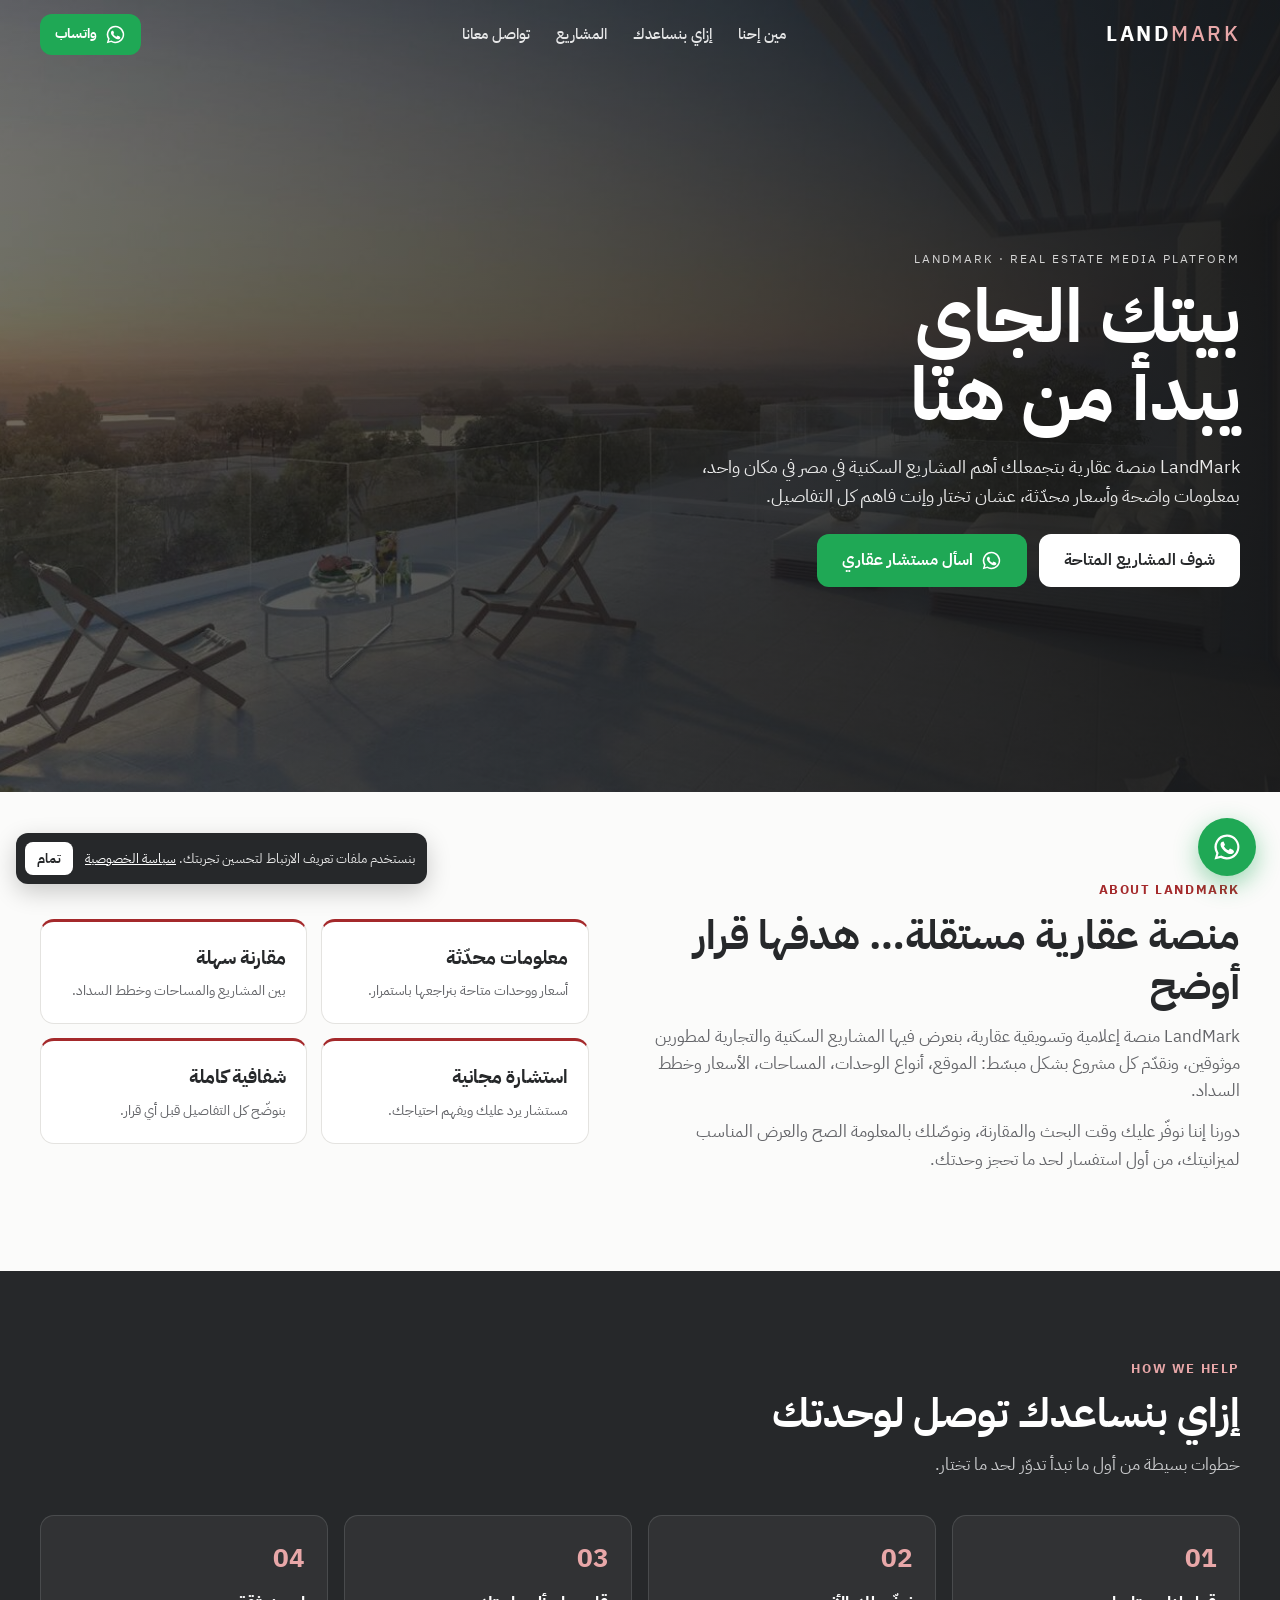
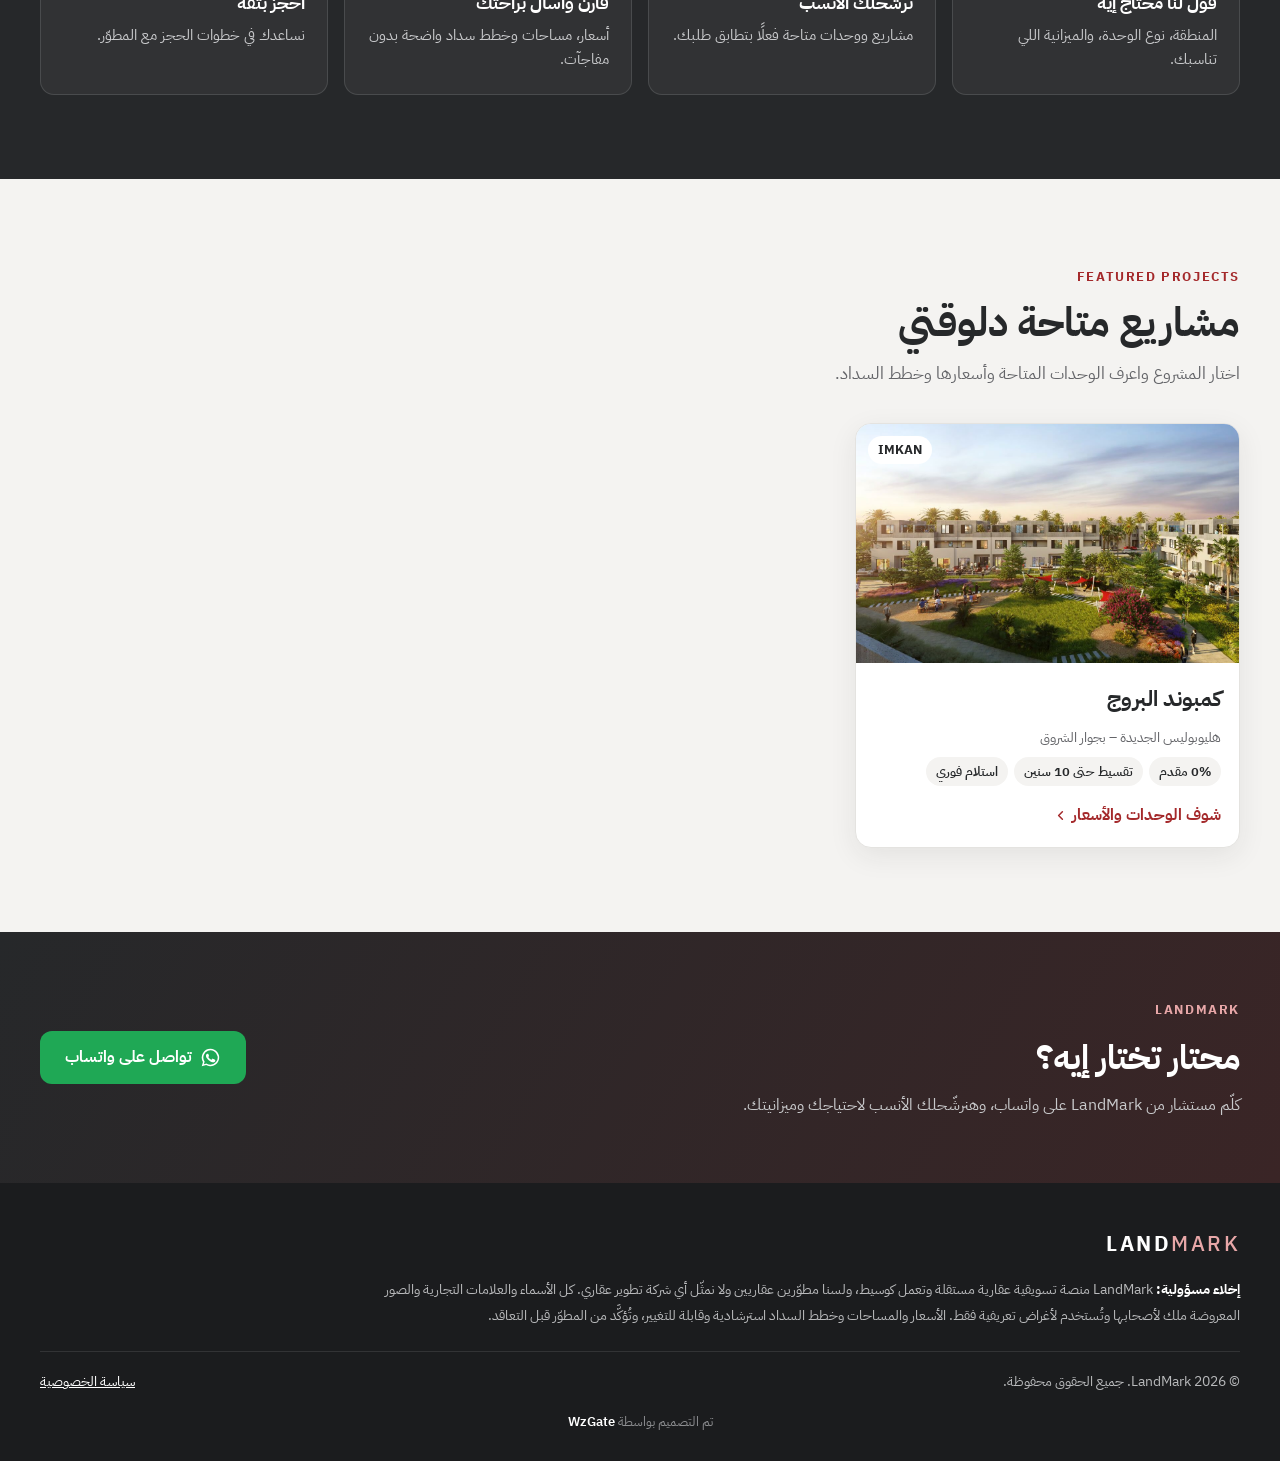
==== index.html @ 111b0458 "LandMark site: home, Al Burouj landing page, thank-you, privacy policy, Resend lead API Co-Authored-" ====
<!DOCTYPE html>
<html lang="ar" dir="rtl">
<head>
  <meta charset="UTF-8">
  <meta name="viewport" content="width=device-width, initial-scale=1">
  <title>LandMark | منصة عقارية لاختيار وحدتك في أفضل مشاريع مصر</title>
  <meta name="description" content="LandMark منصة إعلامية وتسويقية عقارية مستقلة، بتعرض لك المشاريع السكنية لكبار المطورين في مصر بمعلومات واضحة ومحدّثة، وتساعدك تختار الوحدة وخطة السداد المناسبة.">
  <meta name="theme-color" content="#26282A">
  <link rel="preconnect" href="https://fonts.googleapis.com">
  <link rel="preconnect" href="https://fonts.gstatic.com" crossorigin>
  <link href="https://fonts.googleapis.com/css2?family=IBM+Plex+Sans+Arabic:wght@400;500;600;700&display=swap" rel="stylesheet">
  <link rel="stylesheet" href="assets/css/style.css">
</head>
<body>

  <header class="site-header" id="top">
    <div class="container site-header__inner">
      <a href="index.html" class="logo" aria-label="LandMark">LAND<span>MARK</span></a>
      <nav class="site-nav" aria-label="أقسام الصفحة">
        <a href="#about">مين إحنا</a>
        <a href="#how">إزاي بنساعدك</a>
        <a href="#projects">المشاريع</a>
        <a href="#contact">تواصل معانا</a>
      </nav>
      <a class="btn btn--wa btn--sm" data-wa data-conv="whatsapp" href="#" target="_blank" rel="noopener">
        <svg viewBox="0 0 24 24" aria-hidden="true"><use href="#i-wa"/></svg><span>واتساب</span>
      </a>
    </div>
  </header>

  <main>
    <!-- ===== HERO ===== -->
    <section class="home-hero">
      <img class="hero__bg" src="assets/img/gallery/alburouj-17.jpg" alt="" aria-hidden="true">
      <div class="container hero__content">
        <span class="hero__eyebrow">LANDMARK · REAL ESTATE MEDIA PLATFORM</span>
        <h1 class="hero__title">بيتك الجاي<br>يبدأ من هنا</h1>
        <p class="hero__lead" style="margin-top:18px">LandMark منصة عقارية بتجمعلك أهم المشاريع السكنية في مصر في مكان واحد، بمعلومات واضحة وأسعار محدّثة، عشان تختار وإنت فاهم كل التفاصيل.</p>
        <div class="hero__ctas">
          <a class="btn btn--light btn--lg" href="#projects">شوف المشاريع المتاحة</a>
          <a class="btn btn--wa btn--lg" data-wa data-conv="whatsapp" href="#" target="_blank" rel="noopener">
            <svg viewBox="0 0 24 24" aria-hidden="true"><use href="#i-wa"/></svg>اسأل مستشار عقاري
          </a>
        </div>
      </div>
    </section>

    <!-- ===== ABOUT ===== -->
    <section class="section" id="about">
      <div class="container about__grid">
        <div class="about__text">
          <span class="section__eyebrow">ABOUT LANDMARK</span>
          <h2 class="section__title">منصة عقارية مستقلة… هدفها قرار أوضح</h2>
          <p>LandMark منصة إعلامية وتسويقية عقارية، بنعرض فيها المشاريع السكنية والتجارية لمطورين موثوقين، ونقدّم كل مشروع بشكل مبسّط: الموقع، أنواع الوحدات، المساحات، الأسعار وخطط السداد.</p>
          <p>دورنا إننا نوفّر عليك وقت البحث والمقارنة، ونوصّلك بالمعلومة الصح والعرض المناسب لميزانيتك، من أول استفسار لحد ما تحجز وحدتك.</p>
        </div>
        <div class="about__stats">
          <div class="about__stat"><b>معلومات محدّثة</b><span>أسعار ووحدات متاحة بنراجعها باستمرار.</span></div>
          <div class="about__stat"><b>مقارنة سهلة</b><span>بين المشاريع والمساحات وخطط السداد.</span></div>
          <div class="about__stat"><b>استشارة مجانية</b><span>مستشار يرد عليك ويفهم احتياجك.</span></div>
          <div class="about__stat"><b>شفافية كاملة</b><span>بنوضّح كل التفاصيل قبل أي قرار.</span></div>
        </div>
      </div>
    </section>

    <!-- ===== HOW ===== -->
    <section class="section section--dark" id="how">
      <div class="container">
        <span class="section__eyebrow">HOW WE HELP</span>
        <h2 class="section__title">إزاي بنساعدك توصل لوحدتك</h2>
        <p class="section__lead">خطوات بسيطة من أول ما تبدأ تدوّر لحد ما تختار.</p>
        <div class="steps">
          <article class="step"><h3>قول لنا محتاج إيه</h3><p>المنطقة، نوع الوحدة، والميزانية اللي تناسبك.</p></article>
          <article class="step"><h3>نرشّحلك الأنسب</h3><p>مشاريع ووحدات متاحة فعلًا بتطابق طلبك.</p></article>
          <article class="step"><h3>قارن واسأل براحتك</h3><p>أسعار، مساحات وخطط سداد واضحة بدون مفاجآت.</p></article>
          <article class="step"><h3>احجز بثقة</h3><p>نساعدك في خطوات الحجز مع المطوّر.</p></article>
        </div>
      </div>
    </section>

    <!-- ===== PROJECTS ===== -->
    <section class="section section--soft" id="projects">
      <div class="container">
        <span class="section__eyebrow">FEATURED PROJECTS</span>
        <h2 class="section__title">مشاريع متاحة دلوقتي</h2>
        <p class="section__lead">اختار المشروع واعرف الوحدات المتاحة وأسعارها وخطط السداد.</p>
        <div class="projects__grid">
          <a class="project-card" href="alburouj.html">
            <div class="project-card__media">
              <img src="assets/img/gallery/alburouj-05.jpg" alt="كمبوند البروج" loading="lazy">
              <span class="project-card__dev">IMKAN</span>
            </div>
            <div class="project-card__body">
              <h3>كمبوند البروج</h3>
              <span class="project-card__loc">هليوبوليس الجديدة – بجوار الشروق</span>
              <div class="project-card__tags"><span>0% مقدم</span><span>تقسيط حتى 10 سنين</span><span>استلام فوري</span></div>
              <span class="project-card__more">شوف الوحدات والأسعار
                <svg class="d-label__arrow" viewBox="0 0 24 24" aria-hidden="true"><path d="M15 6l-6 6 6 6"/></svg>
              </span>
            </div>
          </a>
        </div>
      </div>
    </section>

    <!-- ===== CTA ===== -->
    <section class="cta-band" id="contact">
      <div class="container cta-band__inner">
        <div>
          <span class="section__eyebrow">LANDMARK</span>
          <h2>محتار تختار إيه؟</h2>
          <p>كلّم مستشار من LandMark على واتساب، وهنرشّحلك الأنسب لاحتياجك وميزانيتك.</p>
        </div>
        <div class="cta-band__actions">
          <a class="btn btn--wa btn--lg" data-wa data-conv="whatsapp" href="#" target="_blank" rel="noopener">
            <svg viewBox="0 0 24 24" aria-hidden="true"><use href="#i-wa"/></svg>تواصل على واتساب
          </a>
        </div>
      </div>
    </section>
  </main>

  <footer class="site-footer">
    <div class="container">
      <a href="index.html" class="logo logo--footer" aria-label="LandMark">LAND<span>MARK</span></a>
      <p class="site-footer__disclaimer">
        <b>إخلاء مسؤولية:</b> LandMark منصة تسويقية عقارية مستقلة وتعمل كوسيط، ولسنا مطوّرين عقاريين ولا نمثّل أي شركة تطوير عقاري.
        كل الأسماء والعلامات التجارية والصور المعروضة ملك لأصحابها وتُستخدم لأغراض تعريفية فقط.
        الأسعار والمساحات وخطط السداد استرشادية وقابلة للتغيير، وتُؤكَّد من المطوّر قبل التعاقد.
      </p>
      <div class="site-footer__bottom">
        <span>© <span id="year"></span> LandMark. جميع الحقوق محفوظة.</span>
        <a href="privacy-policy.html">سياسة الخصوصية</a>
        <span class="credit">تم التصميم بواسطة <a href="https://www.wzgate.com" target="_blank" rel="noopener">WzGate</a></span>
      </div>
    </div>
  </footer>

  <div class="mbar" style="grid-template-columns:1fr">
    <a class="btn btn--wa" data-wa data-conv="whatsapp" href="#" target="_blank" rel="noopener">
      <svg viewBox="0 0 24 24" aria-hidden="true"><use href="#i-wa"/></svg>تواصل على واتساب
    </a>
  </div>
  <a class="wa-float" data-wa data-conv="whatsapp" href="#" target="_blank" rel="noopener" aria-label="تواصل واتساب">
    <svg viewBox="0 0 24 24" aria-hidden="true"><use href="#i-wa"/></svg>
  </a>

  <div class="cookie" id="cookie" hidden>
    <span>بنستخدم ملفات تعريف الارتباط لتحسين تجربتك. <a href="privacy-policy.html">سياسة الخصوصية</a></span>
    <button type="button" class="cookie__ok" data-cookie-ok>تمام</button>
  </div>

  <svg width="0" height="0" style="position:absolute" aria-hidden="true">
    <symbol id="i-wa" viewBox="0 0 24 24"><path fill="currentColor" d="M12 2a10 10 0 0 0-8.6 15.1L2 22l5-1.3A10 10 0 1 0 12 2Zm0 18.2a8.2 8.2 0 0 1-4.2-1.2l-.3-.2-3 .8.8-2.9-.2-.3A8.2 8.2 0 1 1 12 20.2Zm4.5-6.1c-.2-.1-1.5-.7-1.7-.8s-.4-.1-.6.1-.6.8-.8 1-.3.2-.5.1a6.7 6.7 0 0 1-3.3-2.9c-.2-.4.2-.4.7-1.3a.5.5 0 0 0 0-.4l-.8-1.8c-.2-.5-.4-.4-.6-.4h-.5a1 1 0 0 0-.7.3 3 3 0 0 0-.9 2.2 5.2 5.2 0 0 0 1.1 2.7 11.8 11.8 0 0 0 4.5 4c1.7.7 2.3.8 3.2.6a2.7 2.7 0 0 0 1.8-1.2 2.2 2.2 0 0 0 .1-1.2c0-.1-.2-.2-.5-.3Z"/></symbol>
  </svg>

  <script src="assets/js/data.js"></script>
  <script src="assets/js/main.js"></script>
</body>
</html>
---- assets/css/style.css ----
/* =========================================================
   Al Burouj — styles  (identity: IMKAN — charcoal / red / grey)
   ========================================================= */
:root {
  --ink: #26282a;
  --ink-2: #1b1c1e;
  --muted: #646569;
  --line: #e4e3e0;
  --soft: #f4f3f1;
  --bg: #fbfbfa;
  --card: #ffffff;
  --accent: #a4292b;
  --accent-dark: #86201f;
  --wa: #1fa855;
  --wa-dark: #188e47;
  --radius: 16px;
  --shadow: 0 8px 28px rgba(38, 40, 42, 0.08);
  --font: "IBM Plex Sans Arabic", "Tajawal", system-ui, sans-serif;
  --header-h: 68px;
}

*, *::before, *::after { box-sizing: border-box; }
html { scroll-behavior: smooth; scroll-padding-top: var(--header-h); }
body { margin: 0; font-family: var(--font); color: var(--ink); background: var(--bg); line-height: 1.65; -webkit-font-smoothing: antialiased; }
body.no-scroll { overflow: hidden; }
img { max-width: 100%; display: block; }
a { color: inherit; }
button { font: inherit; }
[hidden] { display: none !important; }
.container { width: min(1200px, 100% - 32px); margin-inline: auto; }

/* ---------- typography / sections ---------- */
.section { padding: 84px 0; }
.section--soft { background: var(--soft); }
.section--dark { background: var(--ink); color: #fff; }
.section__eyebrow { display: inline-block; color: var(--accent); font-weight: 700; font-size: 12.5px; letter-spacing: 1.6px; margin-bottom: 10px; direction: ltr; }
.section--dark .section__eyebrow { color: #e8a7a8; }
.section__title { font-size: clamp(27px, 4vw, 40px); line-height: 1.25; margin: 0 0 12px; }
.section__lead { color: var(--muted); margin: 0 0 36px; max-width: 660px; font-size: 16.5px; }
.section--dark .section__lead { color: #c9cacc; }

/* ---------- buttons ---------- */
.btn {
  display: inline-flex; align-items: center; justify-content: center; gap: 8px;
  font-weight: 700; font-size: 15px; line-height: 1.2;
  padding: 13px 20px; border-radius: 12px; border: 1px solid transparent; cursor: pointer;
  text-decoration: none; transition: transform .15s ease, background .15s ease, border-color .15s ease;
}
.btn:hover { transform: translateY(-1px); }
.btn svg { width: 21px; height: 21px; flex: 0 0 auto; }
.btn--sm { padding: 9px 14px; font-size: 14px; }
.btn--lg { padding: 15px 24px; font-size: 16px; }
.btn--block { width: 100%; }
.btn--wa { background: var(--wa); color: #fff; }
.btn--wa:hover { background: var(--wa-dark); }
.btn--dark { background: var(--ink); color: #fff; }
.btn--dark:hover { background: var(--ink-2); }
.btn--ghost { background: rgba(255,255,255,.08); color: #fff; border-color: rgba(255,255,255,.55); backdrop-filter: blur(4px); }
.btn--ghost:hover { background: rgba(255,255,255,.18); }
.btn--light { background: #fff; color: var(--ink); }

/* ---------- header ---------- */
.site-header { position: fixed; inset: 0 0 auto 0; z-index: 50; height: var(--header-h); transition: background .2s ease, box-shadow .2s ease; }
.site-header.is-scrolled { background: rgba(38, 40, 42, .96); box-shadow: 0 2px 16px rgba(0,0,0,.18); }
.site-header__inner { height: 100%; display: flex; align-items: center; justify-content: space-between; gap: 20px; }
.logo { color: #fff; text-decoration: none; font-weight: 700; font-size: 21px; letter-spacing: 2.5px; direction: ltr; }
.logo span { color: #e8a7a8; font-weight: 500; }
.site-nav { display: flex; gap: 26px; }
.site-nav a { color: rgba(255,255,255,.88); text-decoration: none; font-size: 15px; font-weight: 500; }
.site-nav a:hover { color: #fff; }

/* ---------- hero ---------- */
.hero { position: relative; min-height: 100svh; display: flex; align-items: flex-end; color: #fff; overflow: hidden; }
.hero__bg { position: absolute; inset: 0; width: 100%; height: 100%; object-fit: cover; }
.hero::after { content: ""; position: absolute; inset: 0; background: linear-gradient(to top, rgba(20,21,22,.88) 0%, rgba(20,21,22,.55) 45%, rgba(20,21,22,.15) 100%); }
.hero__content { position: relative; z-index: 1; padding: 140px 0 72px; max-width: 720px; margin-inline-start: max(16px, calc((100% - 1200px) / 2)); margin-inline-end: auto; width: auto; }
.hero__eyebrow { display: inline-block; font-size: 12px; letter-spacing: 2px; color: rgba(255,255,255,.8); margin-bottom: 10px; direction: ltr; }
.hero__title { font-size: clamp(42px, 7vw, 74px); line-height: 1.05; margin: 0; }
.hero__latin { display: block; font-size: 20px; letter-spacing: 8px; color: rgba(255,255,255,.75); margin: 6px 0 18px; direction: ltr; text-align: end; width: fit-content; }
.hero__lead { font-size: 17.5px; color: rgba(255,255,255,.9); margin: 0 0 24px; max-width: 600px; }
.hero__stats { display: flex; gap: 10px; flex-wrap: wrap; margin-bottom: 16px; }
.hero__stat { background: rgba(255,255,255,.12); border: 1px solid rgba(255,255,255,.25); backdrop-filter: blur(6px); border-radius: 12px; padding: 8px 16px; min-width: 104px; }
.hero__stat small { display: block; font-size: 12.5px; color: rgba(255,255,255,.75); }
.hero__stat b { font-size: 23px; line-height: 1.2; }
.hero__stat--accent { background: var(--accent); border-color: var(--accent); }
.hero__stat--accent small { color: rgba(255,255,255,.85); }
.hero__prices { margin: 0 0 24px; color: rgba(255,255,255,.85); font-size: 15px; }
.hero__prices b { color: #fff; font-size: 17px; }
.hero__ctas { display: flex; gap: 12px; flex-wrap: wrap; }

/* ---------- highlights ---------- */
.highlights { background: var(--ink); color: #fff; border-top: 1px solid rgba(255,255,255,.08); }
.highlights__grid { display: grid; grid-template-columns: repeat(5, 1fr); }
.hl { padding: 22px 16px; text-align: center; border-inline-start: 1px solid rgba(255,255,255,.1); }
.hl:first-child { border-inline-start: 0; }
.hl b { display: block; font-size: 20px; }
.hl span { font-size: 13.5px; color: #b9babc; }

/* ---------- unit cards ---------- */
.units__grid { display: grid; gap: 22px; grid-template-columns: repeat(auto-fill, minmax(300px, 1fr)); }
.unit-card { display: flex; flex-direction: column; background: var(--card); border-radius: var(--radius); overflow: hidden; box-shadow: var(--shadow); border: 1px solid var(--line); }
.unit-card__media { position: relative; aspect-ratio: 4 / 3; background: #ddd; }
.unit-card__media img { width: 100%; height: 100%; object-fit: cover; }
.unit-card__years { position: absolute; bottom: 12px; inset-inline-start: 12px; background: var(--accent); color: #fff; font-weight: 700; font-size: 14px; padding: 6px 12px; border-radius: 10px; }
.unit-card__years b { font-size: 18px; }
.unit-card__zero { position: absolute; top: 12px; inset-inline-start: 12px; background: #fff; color: var(--ink); font-weight: 700; font-size: 13px; padding: 5px 11px; border-radius: 999px; }
.unit-card__body { display: flex; flex-direction: column; gap: 14px; padding: 18px; flex: 1; }
.unit-card__body > .btn { margin-top: auto; }
.unit-card__top { display: flex; justify-content: space-between; align-items: baseline; gap: 10px; flex-wrap: wrap; }
.unit-card__title { margin: 0; font-size: 22px; line-height: 1.3; }
.unit-card__area { color: var(--muted); font-size: 14px; white-space: nowrap; }
.unit-card__price { display: flex; align-items: baseline; gap: 6px; flex-wrap: wrap; }
.unit-card__price-lbl, .unit-card__price-cur { color: var(--muted); font-size: 14px; }
.unit-card__price strong { color: var(--ink); font-size: 27px; line-height: 1.1; letter-spacing: .3px; }

/* labels */
.unit-card__labels { display: flex; flex-wrap: wrap; gap: 8px; }
.d-label { display: inline-flex; align-items: center; gap: 4px; font-size: 13.5px; font-weight: 600; cursor: pointer; padding: 7px 12px; border-radius: 999px; background: var(--soft); color: var(--ink); border: 1px solid transparent; transition: all .15s ease; }
.d-label::before { content: ""; display: inline-block; flex: 0 0 auto; width: 7px; height: 7px; border-radius: 50%; background: var(--muted); margin-inline-end: 4px; }
.d-label--ready::before { background: var(--wa); }
.d-label--y4::before { background: var(--accent); }
.d-label--room { background: #fff; border-color: var(--line); }
.d-label--room::before { display: none; }
.d-label:hover { border-color: var(--ink); background: #fff; }
.d-label__arrow { width: 15px; height: 15px; fill: none; stroke: currentColor; stroke-width: 2.4; stroke-linecap: round; stroke-linejoin: round; transition: transform .15s ease; }
.d-label:hover .d-label__arrow { transform: translateX(-3px); }
.d-label--dark { background: rgba(255,255,255,.08); color: #fff; border-color: rgba(255,255,255,.18); }
.d-label--dark::before { background: #e8a7a8; }
.d-label--dark:hover { background: rgba(255,255,255,.16); border-color: #fff; }

/* ---------- payment ---------- */
.payment__grid { display: grid; gap: 20px; grid-template-columns: repeat(3, 1fr); }
.plan { display: flex; flex-direction: column; gap: 14px; background: rgba(255,255,255,.05); border: 1px solid rgba(255,255,255,.12); border-radius: var(--radius); padding: 24px; }
.plan__tag { align-self: flex-start; background: var(--accent); color: #fff; font-weight: 700; font-size: 14px; padding: 5px 12px; border-radius: 999px; }
.plan__main { display: flex; gap: 28px; }
.plan__main small { display: block; color: #b9babc; font-size: 13.5px; }
.plan__main b { font-size: 34px; line-height: 1.15; }
.plan__units { margin: 0; color: #c9cacc; font-size: 14.5px; }
.plan__note { margin: 0; font-size: 14px; color: #e3e3e3; font-weight: 600; }
.plan__cta { margin-top: auto; align-self: flex-start; display: inline-flex; align-items: center; gap: 6px; background: none; border: 0; padding: 6px 0; color: #fff; font-weight: 700; font-size: 15px; cursor: pointer; border-bottom: 1px solid rgba(255,255,255,.4); }
.plan__cta .d-label__arrow { width: 17px; height: 17px; }
.plan__cta:hover .d-label__arrow { transform: translateX(-3px); }

.fab-banner { margin-top: 24px; display: flex; align-items: center; gap: 20px; background: #fff; color: var(--ink); border-radius: var(--radius); padding: 18px 22px; }
.fab-banner__pct { flex: 0 0 auto; background: var(--accent); color: #fff; font-weight: 700; font-size: 26px; border-radius: 12px; padding: 8px 16px; direction: ltr; }
.fab-banner__txt { flex: 1; }
.fab-banner__txt b { display: block; font-size: 18px; }
.fab-banner__txt span { color: var(--muted); font-size: 14.5px; }
.fab-banner .btn--light { background: var(--ink); color: #fff; }

/* ---------- location ---------- */
.location__grid { display: grid; grid-template-columns: 1fr 1.1fr; gap: 48px; align-items: center; }
.times { list-style: none; margin: 0; padding: 0; display: grid; grid-template-columns: 1fr 1fr; gap: 10px; }
.times li { display: grid; grid-template-columns: auto auto 1fr; align-items: baseline; gap: 6px; background: var(--card); border: 1px solid var(--line); border-radius: 12px; padding: 10px 14px; }
.times b { font-size: 24px; color: var(--accent); line-height: 1; }
.times span { font-size: 13px; color: var(--muted); }
.times em { font-style: normal; font-weight: 600; font-size: 14.5px; }
.location__map { border-radius: var(--radius); overflow: hidden; box-shadow: var(--shadow); aspect-ratio: 4 / 3.3; background: #e9e9e9; }
.location__map iframe { width: 100%; height: 100%; border: 0; }

/* ---------- amenities ---------- */
.amenities__grid { display: grid; grid-template-columns: repeat(4, 1fr); gap: 16px; }
.am { background: var(--card); border: 1px solid var(--line); border-radius: 14px; padding: 18px; border-top: 3px solid var(--accent); }
.am b { display: block; font-size: 12px; letter-spacing: 1.2px; color: var(--accent); text-transform: uppercase; direction: ltr; text-align: end; }
.am h3 { margin: 6px 0 4px; font-size: 17px; }
.am p { margin: 0; color: var(--muted); font-size: 14px; }
.masterplan { margin: 36px 0 0; background: #fff; border: 1px solid var(--line); border-radius: var(--radius); padding: 20px; }
.masterplan img { width: 100%; max-width: 860px; height: auto; margin-inline: auto; }
.masterplan figcaption { text-align: center; color: var(--muted); font-size: 14px; margin-top: 8px; }

/* ---------- gallery ---------- */
.gallery__grid { display: grid; grid-template-columns: repeat(4, 1fr); grid-auto-rows: 200px; gap: 10px; }
.gallery__item { padding: 0; border: 0; cursor: zoom-in; border-radius: 12px; overflow: hidden; background: #ddd; }
.gallery__item:first-child { grid-column: span 2; grid-row: span 2; }
.gallery__item { position: relative; }
.gallery__more { position: absolute; inset: 0; display: grid; place-items: center; background: rgba(20,21,22,.55); color: #fff; font-size: 24px; font-weight: 700; }
.gallery__item img { width: 100%; height: 100%; object-fit: cover; transition: transform .35s ease; }
.gallery__item:hover img { transform: scale(1.05); }

.lightbox { position: fixed; inset: 0; z-index: 120; background: rgba(10,10,10,.92); display: flex; align-items: center; justify-content: center; padding: 20px; }
.lightbox img { max-width: min(1200px, 100%); max-height: 86vh; border-radius: 8px; }
.lightbox__close, .lightbox__nav { position: absolute; background: rgba(255,255,255,.12); color: #fff; border: 0; cursor: pointer; border-radius: 50%; width: 46px; height: 46px; font-size: 28px; line-height: 1; }
.lightbox__close { top: 16px; inset-inline-end: 16px; }
.lightbox__nav--prev { inset-inline-start: 16px; }
.lightbox__nav--next { inset-inline-end: 16px; }

/* ---------- CTA band ---------- */
.cta-band { background: linear-gradient(120deg, var(--ink) 0%, #3a2526 100%); color: #fff; padding: 64px 0; }
.cta-band__inner { display: flex; align-items: center; justify-content: space-between; gap: 30px; flex-wrap: wrap; }
.cta-band h2 { margin: 0 0 6px; font-size: clamp(24px, 3.4vw, 34px); }
.cta-band p { margin: 0; color: #c9cacc; }
.cta-band .section__eyebrow { color: #e8a7a8; }
.cta-band__actions { display: flex; gap: 12px; flex-wrap: wrap; }

/* ---------- footer ---------- */
.site-footer { background: var(--ink-2); color: #b9babc; padding: 44px 0 28px; font-size: 14px; }
.logo--footer { display: inline-block; margin-bottom: 16px; }
.site-footer__disclaimer { margin: 0 0 22px; max-width: 900px; line-height: 1.85; }
.site-footer__disclaimer b { color: #fff; }
.site-footer__bottom { display: flex; justify-content: space-between; gap: 12px; flex-wrap: wrap; padding-top: 18px; border-top: 1px solid rgba(255,255,255,.1); }
.site-footer__bottom a { color: #fff; }

/* ---------- floating / sticky ---------- */
.wa-float { position: fixed; bottom: 24px; inset-inline-start: 24px; z-index: 40; width: 58px; height: 58px; border-radius: 50%; background: var(--wa); color: #fff; display: grid; place-items: center; box-shadow: 0 8px 24px rgba(31,168,85,.45); }
.wa-float svg { width: 30px; height: 30px; }
.mbar { display: none; }

/* ---------- lead modal ---------- */
.modal { position: fixed; inset: 0; z-index: 100; background: rgba(20, 21, 22, .6); display: flex; align-items: center; justify-content: center; padding: 16px; }
.modal__box { position: relative; width: min(440px, 100%); background: #fff; border-radius: 20px; padding: 28px 24px 22px; box-shadow: 0 20px 60px rgba(0,0,0,.25); animation: pop .2s ease; max-height: 92vh; overflow-y: auto; }
@keyframes pop { from { transform: translateY(12px); opacity: 0; } to { transform: none; opacity: 1; } }
.modal__close { position: absolute; top: 12px; inset-inline-end: 12px; width: 34px; height: 34px; border-radius: 50%; border: 0; cursor: pointer; background: var(--soft); color: var(--ink); font-size: 20px; line-height: 1; }
.modal__title { margin: 0 0 6px; font-size: 21px; line-height: 1.35; padding-inline-end: 36px; }
.modal__sub { margin: 0 0 16px; color: var(--muted); font-size: 14.5px; }
.modal__perks { list-style: none; margin: 0 0 18px; padding: 0; display: grid; gap: 6px; font-size: 14px; }
.modal__perks li::before { content: "✓"; color: var(--accent); font-weight: 700; margin-inline-end: 8px; }
.field { display: block; margin-bottom: 12px; }
.field span { display: block; font-size: 13.5px; font-weight: 600; margin-bottom: 5px; }
.field input, .field select { width: 100%; font: inherit; font-size: 16px; padding: 11px 12px; border: 1px solid var(--line); border-radius: 10px; background: #fff; color: var(--ink); }
.field input:focus, .field select:focus { outline: 2px solid var(--ink); outline-offset: -1px; border-color: transparent; }
.phone-row { display: flex; gap: 8px; direction: ltr; }
.phone-row select { flex: 0 0 112px; }
.phone-row input { flex: 1; }
.modal__secure { display: flex; align-items: flex-start; gap: 8px; margin: 12px 0 0; padding: 10px 12px; background: var(--soft); border-radius: 10px; color: var(--muted); font-size: 12.5px; line-height: 1.6; text-align: start; }
.modal__secure svg { flex: 0 0 16px; width: 16px; height: 16px; margin-top: 2px; color: var(--wa); }
.modal__secure a { color: var(--ink); font-weight: 600; }
.modal__success { text-align: center; padding: 18px 0 6px; }
.modal__success b { display: block; font-size: 20px; margin-bottom: 6px; }

/* ---------- cookie ---------- */
.cookie { position: fixed; bottom: 16px; inset-inline-end: 16px; z-index: 60; display: flex; align-items: center; gap: 12px; max-width: 420px; background: var(--ink); color: #e7e7e7; font-size: 13px; padding: 9px 12px 9px 9px; border-radius: 12px; box-shadow: 0 8px 24px rgba(0,0,0,.2); }
.cookie a { color: #fff; }
.cookie__ok { background: #fff; color: var(--ink); border: 0; border-radius: 8px; padding: 6px 12px; font-weight: 700; font-size: 13px; cursor: pointer; flex: 0 0 auto; }

/* ---------- responsive ---------- */
@media (max-width: 1024px) {
  .payment__grid { grid-template-columns: 1fr; }
  .amenities__grid { grid-template-columns: repeat(2, 1fr); }
  .location__grid { grid-template-columns: 1fr; gap: 28px; }
}
@media (max-width: 860px) {
  .site-nav { display: none; }
  .highlights__grid { grid-template-columns: repeat(3, 1fr); }
  .hl:nth-child(4) { border-inline-start: 0; }
  .hl:nth-child(n+4) { border-top: 1px solid rgba(255,255,255,.1); }
  .gallery__grid { grid-template-columns: repeat(2, 1fr); grid-auto-rows: 150px; }
}
@media (max-width: 560px) {
  :root { --header-h: 60px; }
  .section { padding: 58px 0; }
  .site-header .btn--sm span { display: none; }
  .site-header .btn--sm { padding: 9px; }
  .hero__content { padding: 110px 0 96px; }
  .hero__lead { font-size: 16px; }
  .hero__stat { min-width: 0; flex: 1; padding: 8px 12px; }
  .hero__stat b { font-size: 20px; }
  .hero__ctas .btn { flex: 1 1 100%; }
  .highlights__grid { grid-template-columns: repeat(2, 1fr); }
  .hl { padding: 16px 10px; }
  .hl:nth-child(odd) { border-inline-start: 0; }
  .hl:nth-child(4) { border-inline-start: 1px solid rgba(255,255,255,.1); }
  .hl:nth-child(n+3) { border-top: 1px solid rgba(255,255,255,.1); }
  .hl:last-child { grid-column: span 2; }
  .units__grid { grid-template-columns: 1fr; gap: 16px; }
  .unit-card__media { aspect-ratio: 16 / 10; }
  .unit-card__body { padding: 16px; gap: 12px; }
  .times { grid-template-columns: 1fr; }
  .amenities__grid { grid-template-columns: 1fr 1fr; gap: 10px; }
  .am { padding: 14px; }
  .am h3 { font-size: 15px; }
  .am p { font-size: 13px; }
  .masterplan { padding: 10px; }
  .fab-banner { flex-direction: column; align-items: stretch; text-align: center; }
  .fab-banner__pct { align-self: center; }
  .cta-band__actions, .cta-band__actions .btn { width: 100%; }
  .wa-float { display: none; }
  .mbar { display: grid; grid-template-columns: 1fr 1fr; gap: 8px; position: fixed; inset: auto 0 0 0; z-index: 45; background: #fff; padding: 10px 12px calc(10px + env(safe-area-inset-bottom)); box-shadow: 0 -4px 18px rgba(0,0,0,.12); }
  .mbar .btn { padding: 12px 10px; }
  body { padding-bottom: 72px; }
  .cookie { inset-inline: 12px; bottom: 84px; max-width: none; }
}

/* ---------- country picker ---------- */
.hp { position: absolute !important; left: -9999px; width: 1px; height: 1px; opacity: 0; }
.phone-row { position: relative; }
.cc { position: relative; flex: 0 0 auto; }
.cc__btn { height: 100%; min-height: 46px; display: inline-flex; align-items: center; gap: 6px; padding: 0 10px; border: 1px solid var(--line); border-radius: 10px; background: #fff; cursor: pointer; font-size: 15px; color: var(--ink); direction: ltr; }
.cc__btn:focus-visible { outline: 2px solid var(--ink); outline-offset: -1px; }
.cc__flag { width: 22px; height: 16px; object-fit: cover; border-radius: 2px; box-shadow: 0 0 0 1px rgba(0,0,0,.08); }
.cc__caret { width: 16px; height: 16px; fill: none; stroke: currentColor; stroke-width: 2.2; stroke-linecap: round; stroke-linejoin: round; opacity: .6; }
.cc__pop { position: absolute; top: calc(100% + 6px); left: 0; z-index: 5; width: min(320px, calc(100vw - 64px)); background: #fff; border: 1px solid var(--line); border-radius: 12px; box-shadow: 0 14px 40px rgba(0,0,0,.16); padding: 8px; direction: rtl; }
.cc__search { width: 100%; font: inherit; font-size: 15px; padding: 9px 11px; border: 1px solid var(--line); border-radius: 8px; margin-bottom: 6px; }
.cc__search:focus { outline: 2px solid var(--ink); outline-offset: -1px; border-color: transparent; }
.cc__list { list-style: none; margin: 0; padding: 0; max-height: 240px; overflow-y: auto; overscroll-behavior: contain; }
.cc__list li { display: flex; align-items: center; gap: 10px; padding: 8px 8px; border-radius: 8px; cursor: pointer; font-size: 14.5px; }
.cc__list li:hover, .cc__list li[aria-selected="true"] { background: var(--soft); }
.cc__list li img { width: 22px; height: 16px; object-fit: cover; border-radius: 2px; flex: 0 0 auto; box-shadow: 0 0 0 1px rgba(0,0,0,.08); }
.cc__name { flex: 1; }
.cc__dial { color: var(--muted); direction: ltr; font-size: 13.5px; }
.cc__empty { color: var(--muted); justify-content: center; cursor: default !important; }
.form-error { margin: 10px 0 0; color: var(--accent); font-size: 13.5px; font-weight: 600; text-align: center; }
.btn:disabled { opacity: .7; cursor: wait; transform: none; }

/* ---------- footer credit ---------- */
.credit { width: 100%; text-align: center; font-size: 13px; color: #8d8e91; padding-top: 6px; }
.credit a { color: #fff; font-weight: 600; text-decoration: none; }
.credit a:hover { text-decoration: underline; }

/* ---------- location map image ---------- */
.location__map { margin: 0; aspect-ratio: auto; background: #fff; border: 1px solid var(--line); }
.location__map img { width: 100%; height: auto; }

/* ---------- solid header (inner pages) ---------- */
.site-header.is-solid { background: var(--ink); }
.page-top { padding-top: calc(var(--header-h) + 48px); }

/* ---------- home page ---------- */
.home-hero { position: relative; min-height: 88svh; display: flex; align-items: center; color: #fff; overflow: hidden; background: var(--ink); }
.home-hero .hero__bg { opacity: .45; }
.home-hero::after { content: ""; position: absolute; inset: 0; background: linear-gradient(90deg, rgba(20,21,22,.2), rgba(20,21,22,.85)); }
.home-hero .hero__content { padding: 120px 0 80px; }
.about__grid { display: grid; grid-template-columns: 1.1fr 1fr; gap: 48px; align-items: center; }
.about__text p { color: var(--muted); font-size: 16.5px; margin: 0 0 14px; }
.about__stats { display: grid; grid-template-columns: 1fr 1fr; gap: 14px; }
.about__stat { background: var(--card); border: 1px solid var(--line); border-radius: 14px; padding: 20px; border-top: 3px solid var(--accent); }
.about__stat b { display: block; font-size: 19px; margin-bottom: 4px; }
.about__stat span { color: var(--muted); font-size: 14px; }
.steps { display: grid; grid-template-columns: repeat(4, 1fr); gap: 16px; counter-reset: st; }
.step { background: rgba(255,255,255,.05); border: 1px solid rgba(255,255,255,.12); border-radius: 14px; padding: 22px; }
.step::before { counter-increment: st; content: "0" counter(st); display: block; color: #e8a7a8; font-weight: 700; font-size: 26px; margin-bottom: 8px; direction: ltr; text-align: end; }
.step h3 { margin: 0 0 6px; font-size: 18px; }
.step p { margin: 0; color: #c9cacc; font-size: 14.5px; }
.projects__grid { display: grid; grid-template-columns: repeat(auto-fill, minmax(320px, 1fr)); gap: 22px; }
.project-card { display: flex; flex-direction: column; background: var(--card); border: 1px solid var(--line); border-radius: var(--radius); overflow: hidden; box-shadow: var(--shadow); text-decoration: none; color: inherit; transition: transform .2s ease; }
.project-card:hover { transform: translateY(-3px); }
.project-card__media { position: relative; aspect-ratio: 16 / 10; }
.project-card__media img { width: 100%; height: 100%; object-fit: cover; }
.project-card__dev { position: absolute; top: 12px; inset-inline-start: 12px; background: #fff; color: var(--ink); font-weight: 700; font-size: 12.5px; padding: 4px 10px; border-radius: 999px; direction: ltr; }
.project-card__body { padding: 18px; display: flex; flex-direction: column; gap: 8px; flex: 1; }
.project-card__body h3 { margin: 0; font-size: 22px; }
.project-card__loc { color: var(--muted); font-size: 14px; }
.project-card__tags { display: flex; flex-wrap: wrap; gap: 6px; }
.project-card__tags span { background: var(--soft); border-radius: 999px; padding: 4px 10px; font-size: 13px; font-weight: 600; }
.project-card__more { margin-top: auto; padding-top: 8px; font-weight: 700; color: var(--accent); display: inline-flex; align-items: center; gap: 4px; }

/* ---------- legal / thank-you pages ---------- */
.legal { max-width: 860px; }
.lang-switch { display: inline-flex; gap: 4px; background: var(--soft); border-radius: 999px; padding: 4px; margin-bottom: 28px; }
.lang-switch button { border: 0; background: none; padding: 7px 16px; border-radius: 999px; font-weight: 600; cursor: pointer; color: var(--muted); }
.lang-switch button[aria-pressed="true"] { background: var(--ink); color: #fff; }
.legal h1 { font-size: clamp(28px, 4vw, 38px); margin: 0 0 6px; }
.legal .updated { color: var(--muted); font-size: 14px; margin: 0 0 28px; }
.legal h2 { font-size: 20px; margin: 30px 0 8px; }
.legal p, .legal li { color: #3b3d40; font-size: 15.5px; }
.legal ul { padding-inline-start: 22px; }
.legal [lang="en"] { direction: ltr; text-align: left; font-family: system-ui, "Segoe UI", Arial, sans-serif; }
.thanks { min-height: calc(100svh - 160px); display: flex; align-items: center; }
.thanks__box { max-width: 620px; margin-inline: auto; text-align: center; }
.thanks__icon { width: 76px; height: 76px; border-radius: 50%; background: var(--wa); color: #fff; display: grid; place-items: center; margin: 0 auto 20px; font-size: 38px; }
.thanks h1 { font-size: clamp(28px, 4.5vw, 40px); margin: 0 0 10px; }
.thanks p { color: var(--muted); font-size: 17px; margin: 0 0 26px; }
.thanks__actions { display: flex; gap: 12px; justify-content: center; flex-wrap: wrap; }
.btn--outline { border-color: var(--line); color: var(--ink); background: #fff; }

@media (max-width: 860px) {
  .about__grid { grid-template-columns: 1fr; gap: 28px; }
  .steps { grid-template-columns: 1fr 1fr; }
}
@media (max-width: 560px) {
  .steps { grid-template-columns: 1fr; }
  .about__stats { grid-template-columns: 1fr 1fr; gap: 10px; }
  .about__stat { padding: 14px; }
  .thanks__actions .btn { width: 100%; }
}
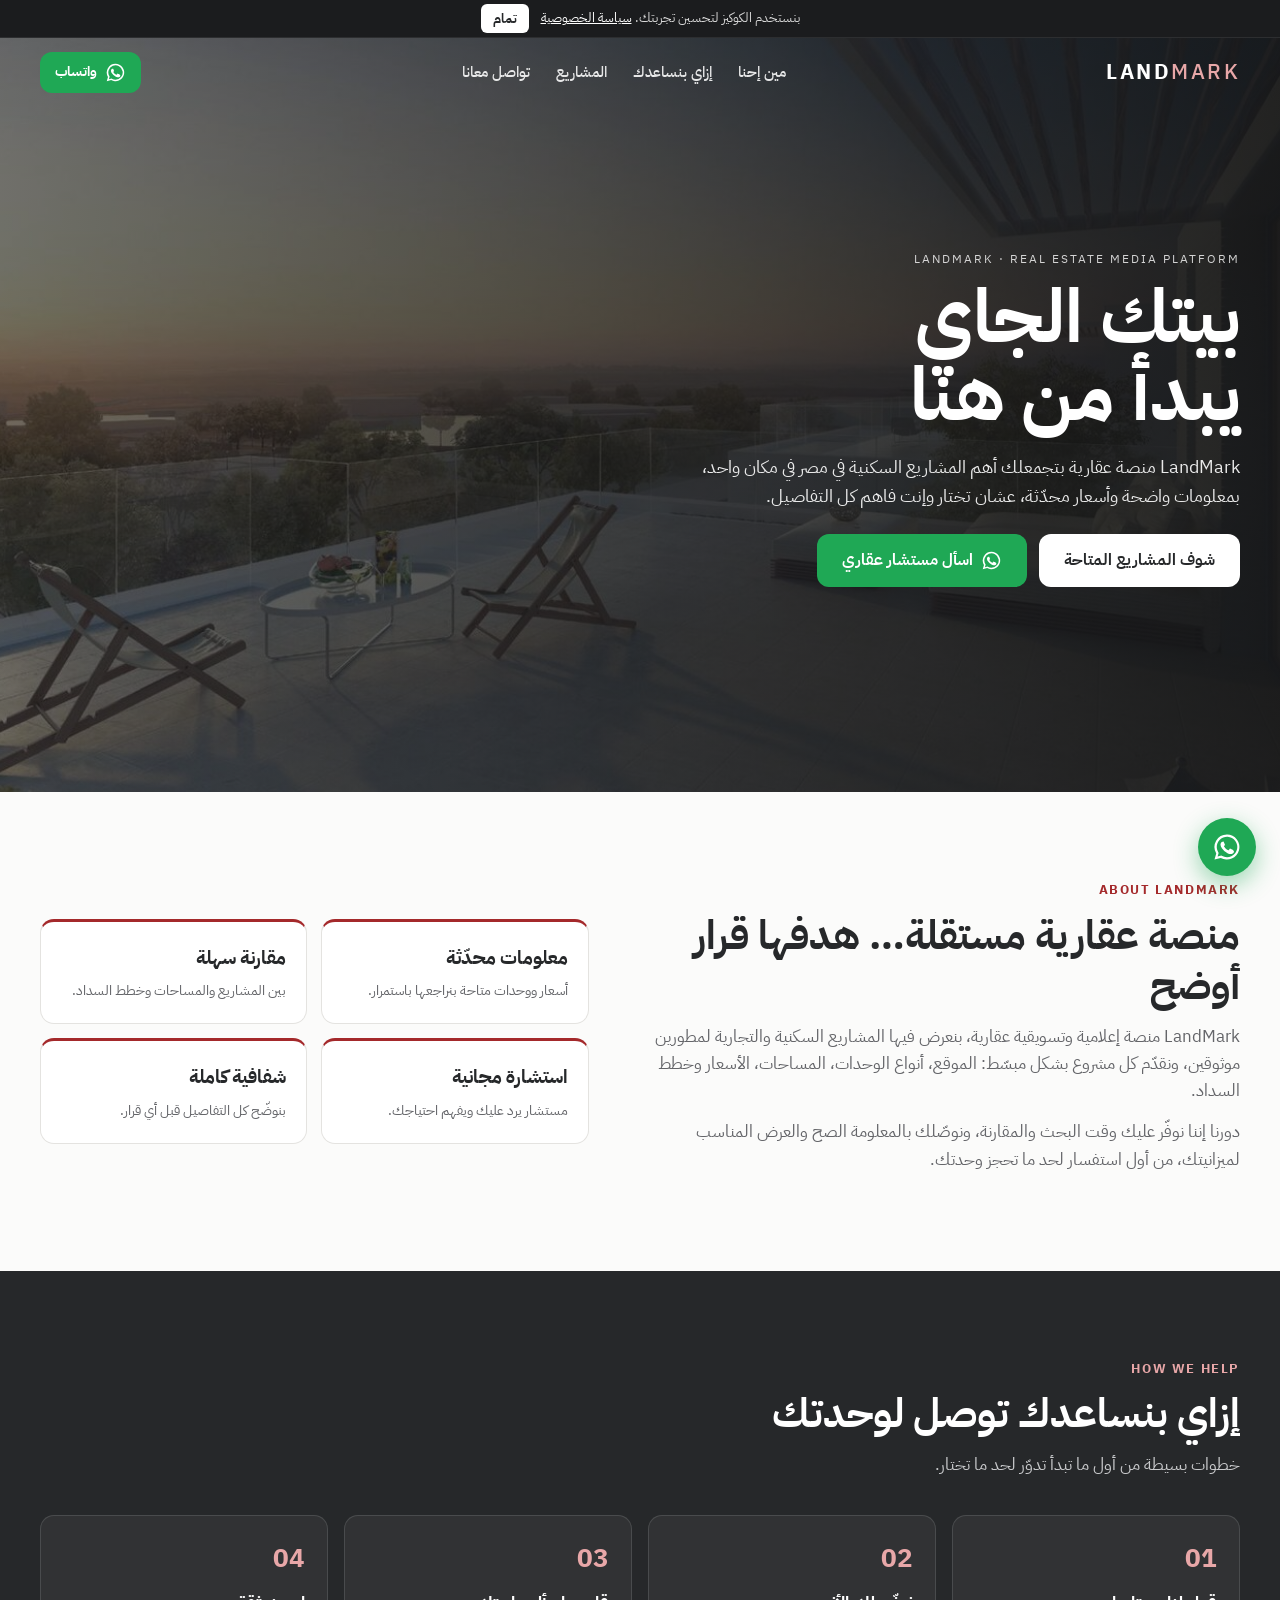
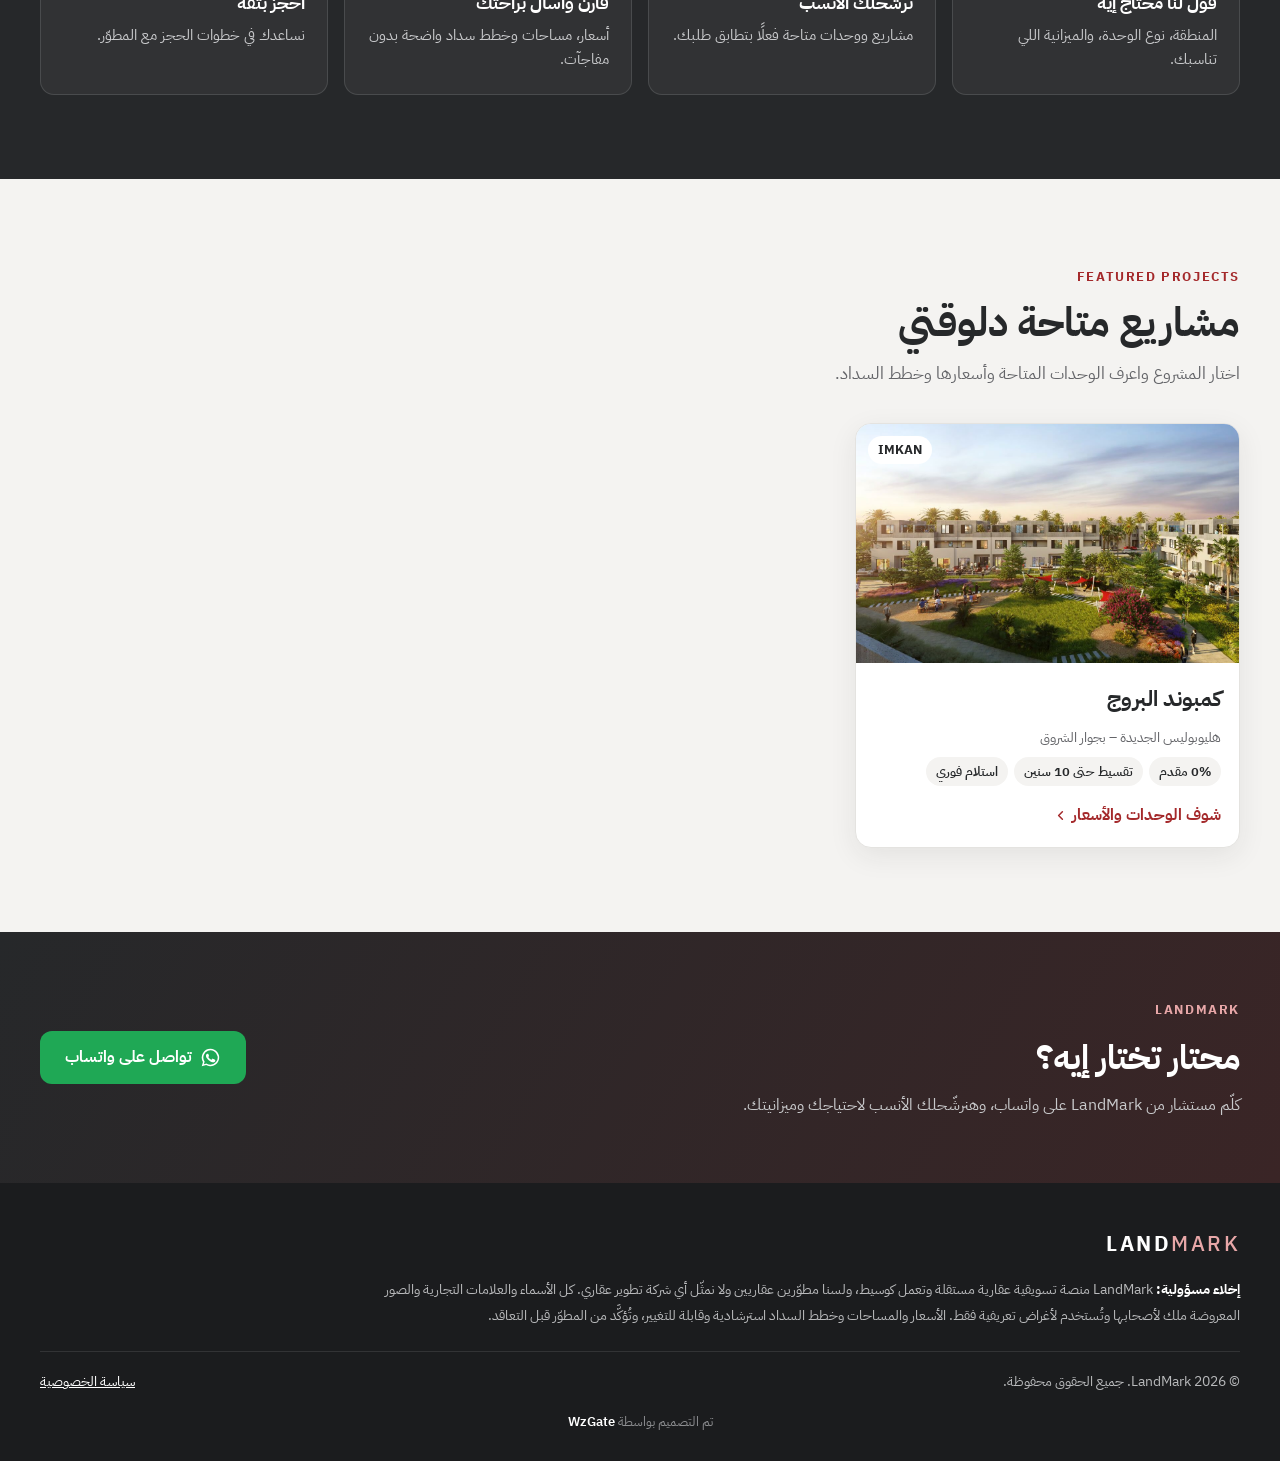
==== commit 62b612b1: "Cookie notice as thin top bar on load (like O West), never covers CTAs Co-Authored-By: Claude Opus 5" ====
--- a/index.html
+++ b/index.html
@@ -146,7 +146,7 @@
   </a>
 
   <div class="cookie" id="cookie" hidden>
-    <span>بنستخدم ملفات تعريف الارتباط لتحسين تجربتك. <a href="privacy-policy.html">سياسة الخصوصية</a></span>
+    <span>بنستخدم الكوكيز لتحسين تجربتك. <a href="privacy-policy.html">سياسة الخصوصية</a></span>
     <button type="button" class="cookie__ok" data-cookie-ok>تمام</button>
   </div>
 
--- a/assets/css/style.css
+++ b/assets/css/style.css
@@ -2,6 +2,7 @@
    Al Burouj — styles  (identity: IMKAN — charcoal / red / grey)
    ========================================================= */
 :root {
+  --cookie-h: 38px;
   --ink: #26282a;
   --ink-2: #1b1c1e;
   --muted: #646569;
@@ -60,7 +61,10 @@
 .btn--light { background: #fff; color: var(--ink); }
 
 /* ---------- header ---------- */
-.site-header { position: fixed; inset: 0 0 auto 0; z-index: 50; height: var(--header-h); transition: background .2s ease, box-shadow .2s ease; }
+.site-header { position: fixed; inset: 0 0 auto 0; z-index: 50; height: var(--header-h); transition: background .2s ease, box-shadow .2s ease, transform .3s ease; will-change: transform; }
+.site-header.is-hidden { transform: translateY(-100%); box-shadow: none; }
+body.has-cookie .site-header { top: var(--cookie-h); }
+body.has-cookie .site-header.is-hidden { transform: translateY(calc(-100% - var(--cookie-h))); }
 .site-header.is-scrolled { background: rgba(38, 40, 42, .96); box-shadow: 0 2px 16px rgba(0,0,0,.18); }
 .site-header__inner { height: 100%; display: flex; align-items: center; justify-content: space-between; gap: 20px; }
 .logo { color: #fff; text-decoration: none; font-weight: 700; font-size: 21px; letter-spacing: 2.5px; direction: ltr; }
@@ -86,6 +90,7 @@
 .hero__stat--accent small { color: rgba(255,255,255,.85); }
 .hero__prices { margin: 0 0 24px; color: rgba(255,255,255,.85); font-size: 15px; }
 .hero__prices b { color: #fff; font-size: 17px; }
+.hero__prices i { font-style: normal; }
 .hero__ctas { display: flex; gap: 12px; flex-wrap: wrap; }
 
 /* ---------- highlights ---------- */
@@ -228,9 +233,9 @@
 .modal__success b { display: block; font-size: 20px; margin-bottom: 6px; }
 
 /* ---------- cookie ---------- */
-.cookie { position: fixed; bottom: 16px; inset-inline-end: 16px; z-index: 60; display: flex; align-items: center; gap: 12px; max-width: 420px; background: var(--ink); color: #e7e7e7; font-size: 13px; padding: 9px 12px 9px 9px; border-radius: 12px; box-shadow: 0 8px 24px rgba(0,0,0,.2); }
+.cookie { position: fixed; top: 0; inset-inline: 0; z-index: 60; height: var(--cookie-h); display: flex; align-items: center; justify-content: center; gap: 12px; background: var(--ink-2); color: #d9d9d9; font-size: 12.5px; padding: 0 12px; border-bottom: 1px solid rgba(255,255,255,.08); }
 .cookie a { color: #fff; }
-.cookie__ok { background: #fff; color: var(--ink); border: 0; border-radius: 8px; padding: 6px 12px; font-weight: 700; font-size: 13px; cursor: pointer; flex: 0 0 auto; }
+.cookie__ok { background: #fff; color: var(--ink); border: 0; border-radius: 6px; padding: 4px 12px; font-weight: 700; font-size: 13px; cursor: pointer; flex: 0 0 auto; }
 
 /* ---------- responsive ---------- */
 @media (max-width: 1024px) {
@@ -250,8 +255,15 @@
   .section { padding: 58px 0; }
   .site-header .btn--sm span { display: none; }
   .site-header .btn--sm { padding: 9px; }
-  .hero__content { padding: 110px 0 96px; }
-  .hero__lead { font-size: 16px; }
+  .hero__content { padding: 96px 0 32px; width: calc(100% - 32px); margin-inline: auto; }
+  .hero__eyebrow, .hero__cta2 { display: none; }
+  .hero__prices { font-size: 14px; margin-bottom: 18px; line-height: 1.8; }
+  .hero__prices span { display: block; }
+  .hero__prices i { display: none; }
+  .hero__prices b { font-size: 15.5px; }
+  .hero__latin { font-size: 15px; letter-spacing: 6px; margin: 4px 0 12px; }
+  .hero__lead { font-size: 15.5px; margin-bottom: 18px; }
+  .hero__stats { margin-bottom: 18px; }
   .hero__stat { min-width: 0; flex: 1; padding: 8px 12px; }
   .hero__stat b { font-size: 20px; }
   .hero__ctas .btn { flex: 1 1 100%; }
@@ -275,9 +287,11 @@
   .cta-band__actions, .cta-band__actions .btn { width: 100%; }
   .wa-float { display: none; }
   .mbar { display: grid; grid-template-columns: 1fr 1fr; gap: 8px; position: fixed; inset: auto 0 0 0; z-index: 45; background: #fff; padding: 10px 12px calc(10px + env(safe-area-inset-bottom)); box-shadow: 0 -4px 18px rgba(0,0,0,.12); }
+  .mbar { transform: translateY(110%); transition: transform .3s ease; }
+  .mbar.is-visible { transform: none; }
   .mbar .btn { padding: 12px 10px; }
   body { padding-bottom: 72px; }
-  .cookie { inset-inline: 12px; bottom: 84px; max-width: none; }
+  .cookie { font-size: 12px; gap: 10px; white-space: nowrap; }
 }
 
 /* ---------- country picker ---------- */
